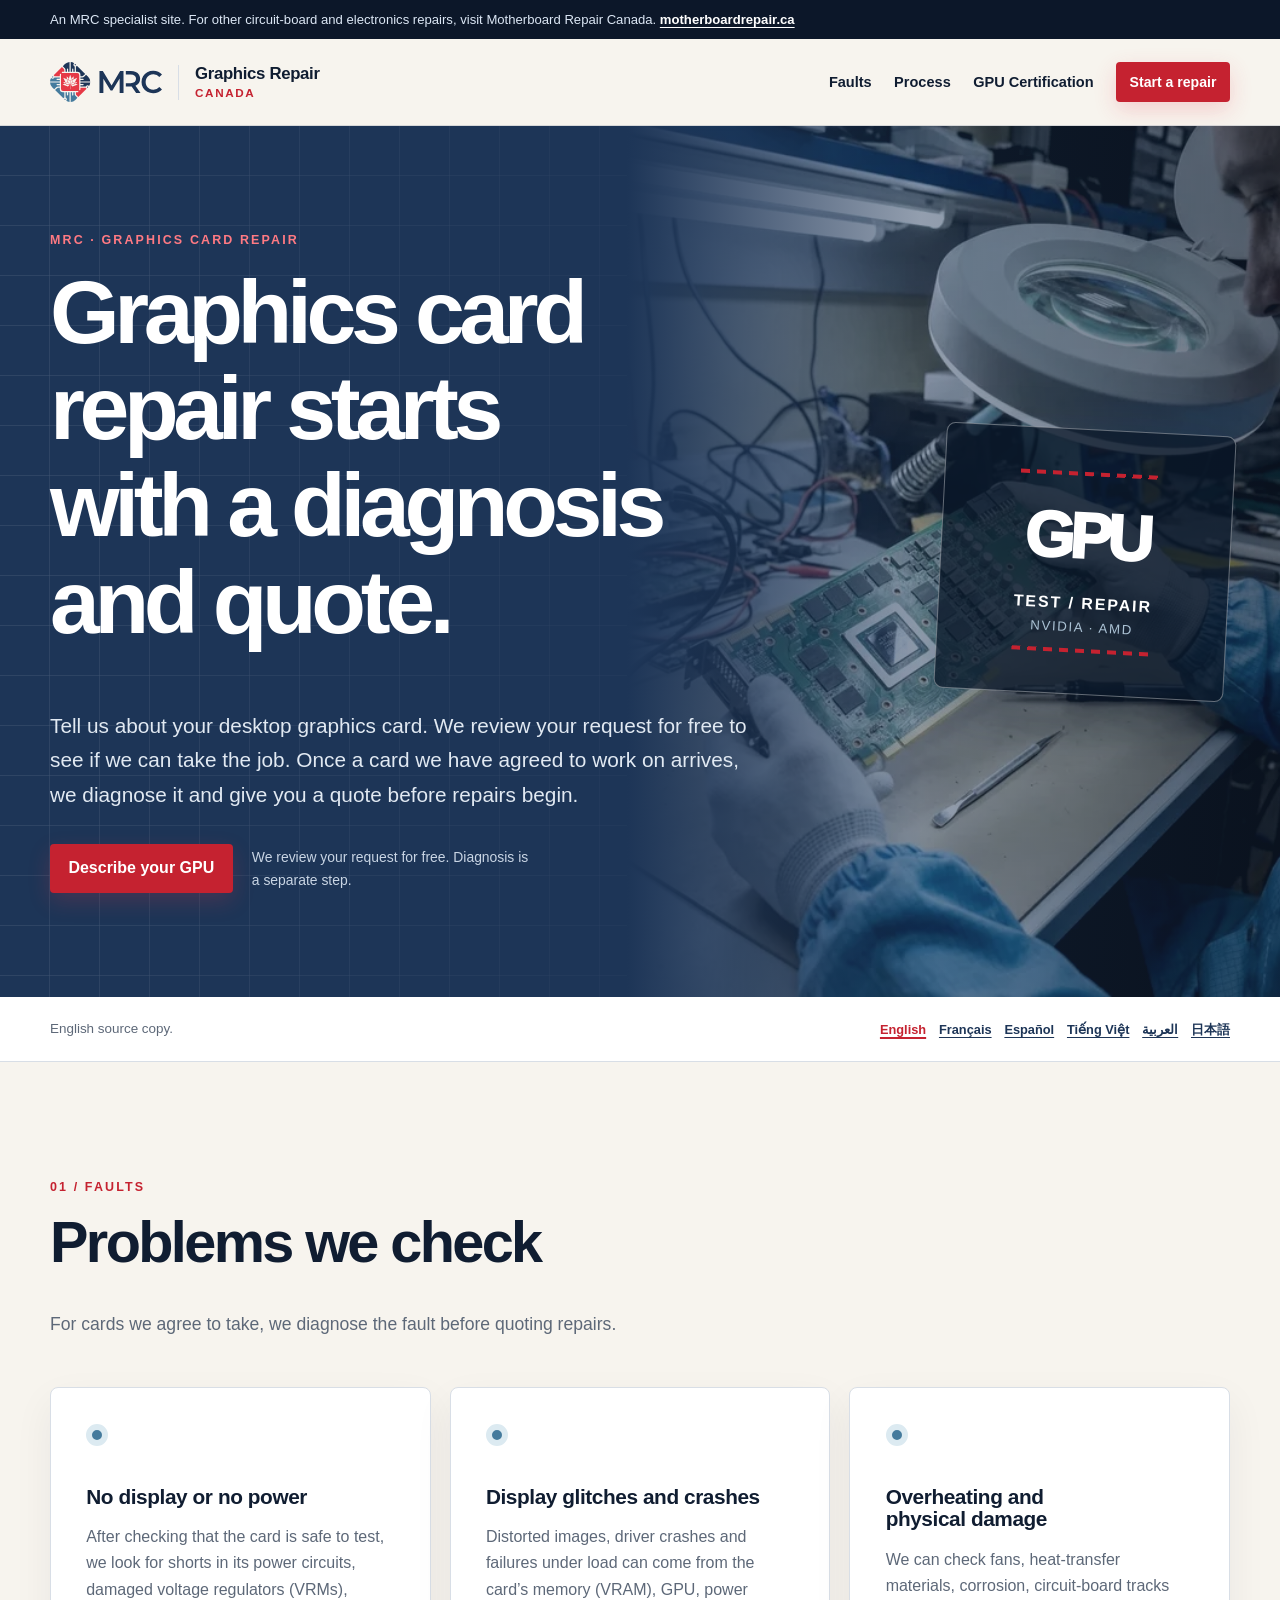
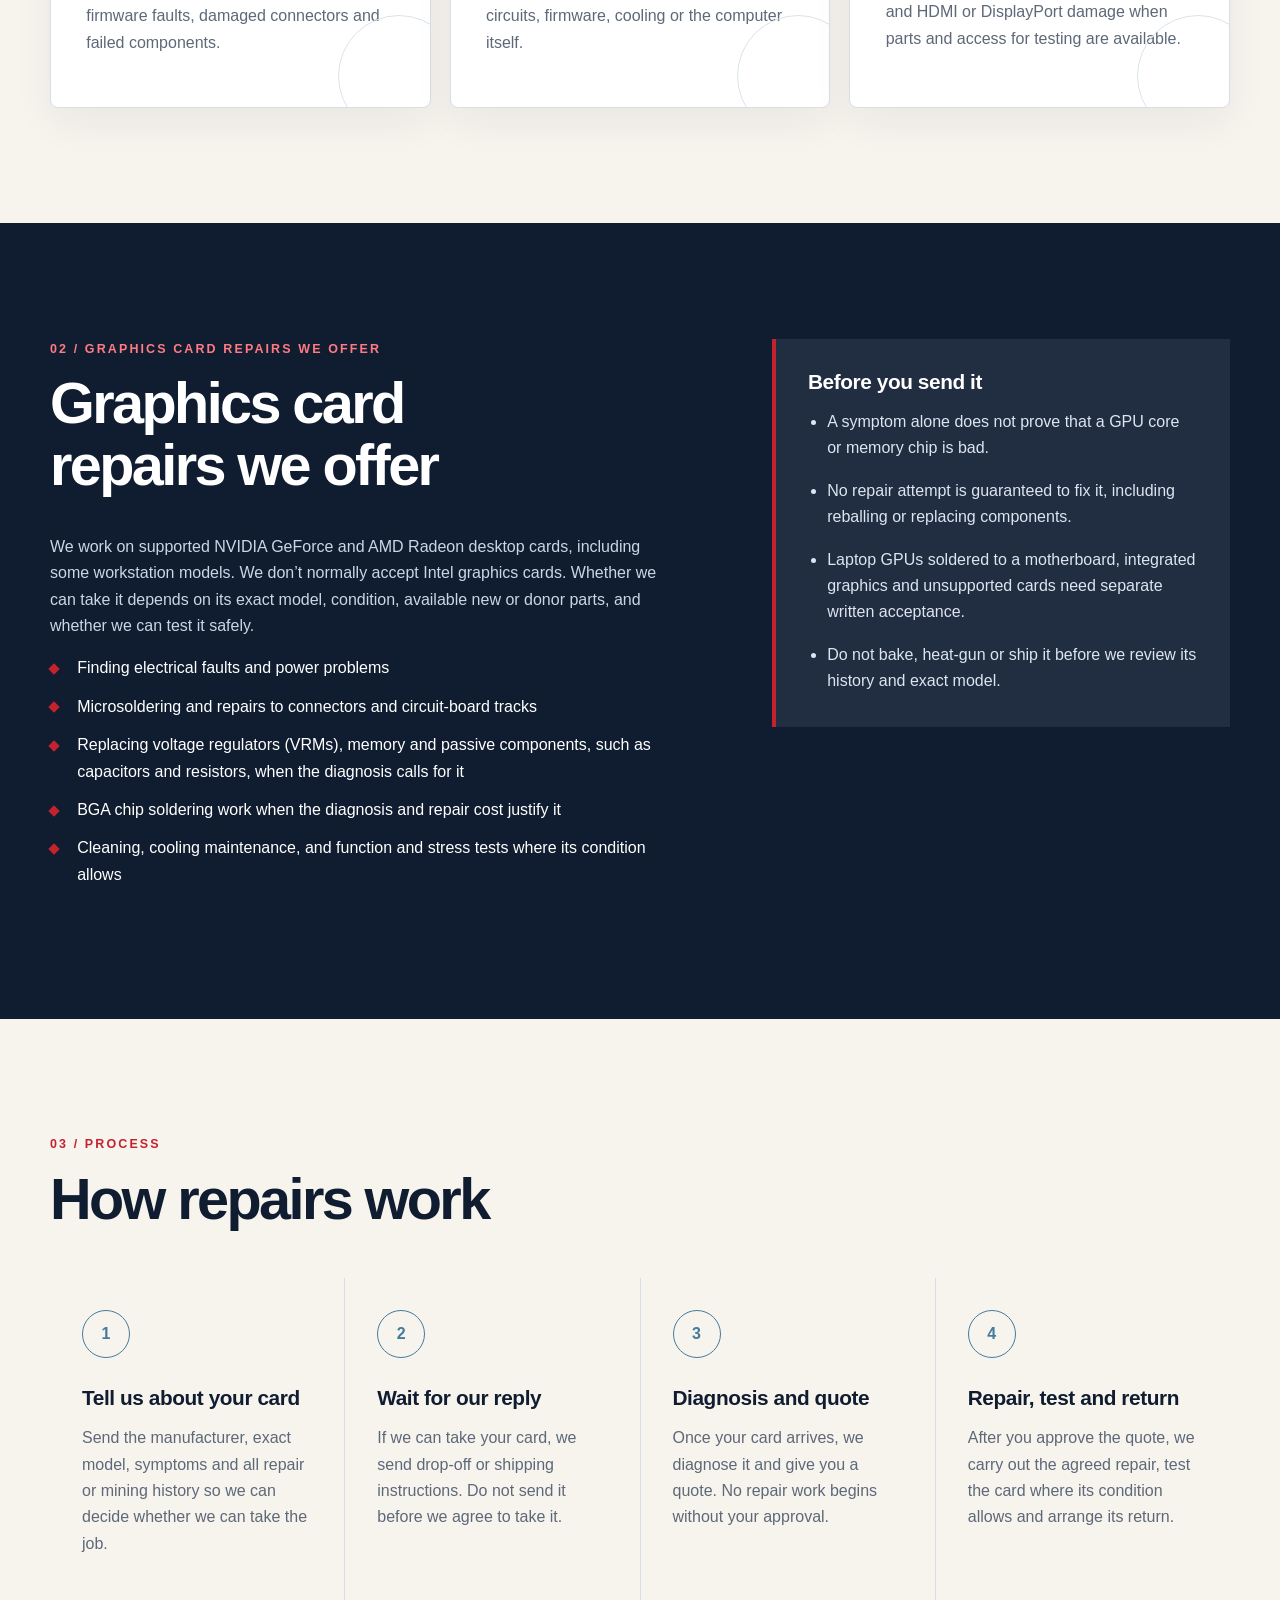
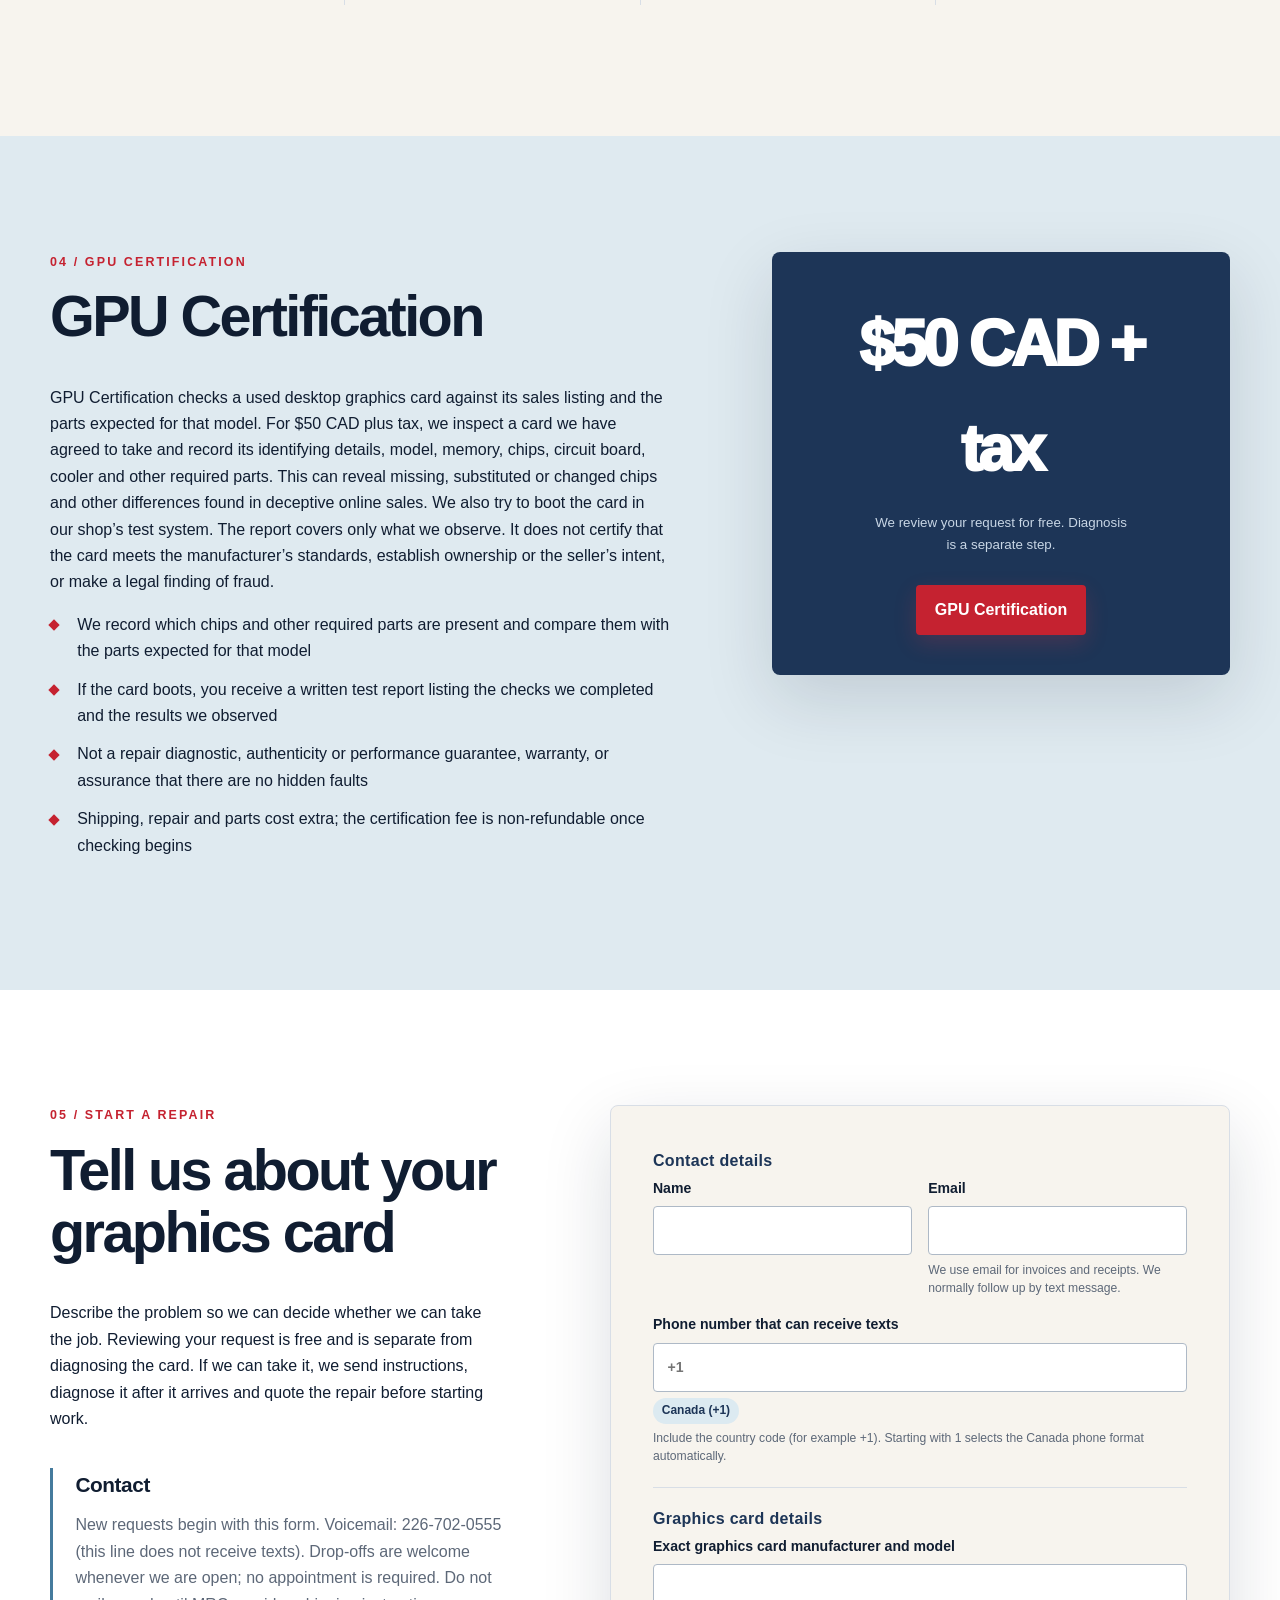
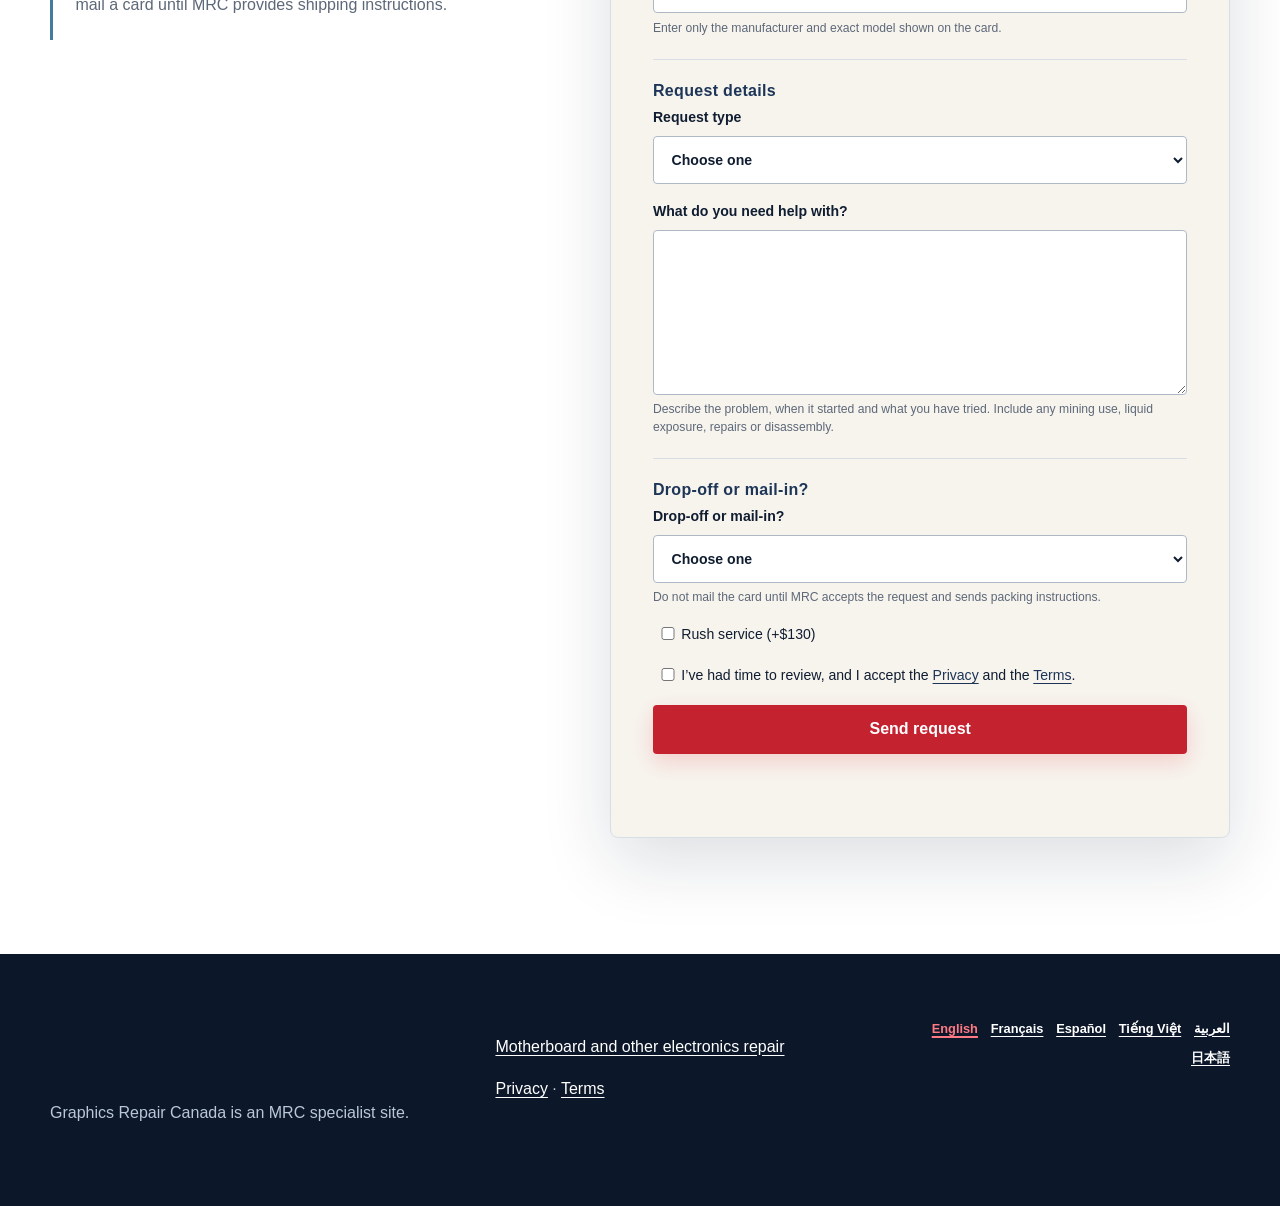
==== index.html @ 84295c95 "GraphicsRepair source e211f9ae2e6085df8d97abdd69c5b68cc527f393" ====
<!DOCTYPE html>
<html lang="en-CA" dir="ltr">
<head>
  <meta charset="utf-8">
  <meta name="viewport" content="width=device-width, initial-scale=1">
  <meta name="description" content="MRC provides graphics card repair and used GPU checks. Canada is our main market; we review overseas mail-in requests one by one.">
  <meta name="robots" content="index,follow,max-image-preview:large">
  <meta name="referrer" content="strict-origin-when-cross-origin">
  <meta http-equiv="Content-Security-Policy" content="default-src 'self'; img-src 'self' data:; style-src 'self'; script-src 'self' 'wasm-unsafe-eval' https://notomo.colinknapp.com/n.js https://notomo.colinknapp.com/n-rrweb.js; connect-src 'self' https://forms.motherboardrepair.ca https://notomo.colinknapp.com/collect https://notomo.colinknapp.com/replay https://notomo.colinknapp.com/n-config/graphicsrepair.ca https://notomo.colinknapp.com/n-config/graphicsrepair.com https://notomo.colinknapp.com/n-link/graphicsrepair.ca https://notomo.colinknapp.com/n-link/graphicsrepair.com; object-src 'none'; base-uri 'self'; form-action 'none'; upgrade-insecure-requests">
  <title>Graphics Card Repair Across Canada | MRC</title>
  <link rel="canonical" href="https://graphicsrepair.ca/">
  <link rel="alternate" hreflang="en-CA" href="https://graphicsrepair.ca/">
<link rel="alternate" hreflang="fr-CA" href="https://graphicsrepair.ca/fr/">
<link rel="alternate" hreflang="es-419" href="https://graphicsrepair.ca/es/">
<link rel="alternate" hreflang="vi-VN" href="https://graphicsrepair.ca/vi/">
<link rel="alternate" hreflang="ar" href="https://graphicsrepair.ca/ar/">
<link rel="alternate" hreflang="ja-JP" href="https://graphicsrepair.ca/ja/">
<link rel="alternate" hreflang="x-default" href="https://graphicsrepair.ca/">
  <meta property="og:type" content="website"><meta property="og:site_name" content="Graphics Repair Canada"><meta property="og:title" content="Graphics Card Repair Across Canada | MRC"><meta property="og:description" content="MRC provides graphics card repair and used GPU checks. Canada is our main market; we review overseas mail-in requests one by one."><meta property="og:url" content="https://graphicsrepair.ca/"><meta property="og:image" content="https://graphicsrepair.ca/assets/gpu-repair.webp">
  <meta name="twitter:card" content="summary_large_image">
  <link rel="stylesheet" href="assets/style.css">
  <link rel="icon" href="assets/favicon.svg" type="image/svg+xml">
  <script type="application/ld+json">{"@context":"https://schema.org","@graph":[{"@type":"Organization","@id":"https://graphicsrepair.ca/#organization","name":"Graphics Repair Canada","alternateName":"MRC","url":"https://graphicsrepair.ca/","telephone":"+1-226-702-0555","logo":"https://graphicsrepair.ca/assets/mrc-logo.svg","sameAs":["https://motherboardrepair.ca/"]},{"@type":"Service","@id":"https://graphicsrepair.ca/#service","name":"Graphics Card Repair Across Canada | MRC","description":"MRC provides graphics card repair and used GPU checks. Canada is our main market; we review overseas mail-in requests one by one.","provider":{"@id":"https://graphicsrepair.ca/#organization"},"areaServed":{"@type":"Country","name":"Canada"},"serviceType":"Board-level graphics card and GPU repair","offers":{"@type":"Offer","name":"GPU Certification","price":"50","priceCurrency":"CAD"}}]}</script>
  <script async src="/assets/notomo-loader.js" data-tracker-src="https://notomo.colinknapp.com/n.js" data-tracker-integrity="sha384-2pTtsurqO/Z0ssY0NXuxa4nndtscVtnZenYFchX4OvKlCMS+qy6YRRLFtiC2+ISo"></script>
  <script src="/contact-embed/loader.js" defer></script>
  <script src="/assets/site.js" defer></script>
</head>
<body data-locale="en" data-default-country="CA">

    <a class="skip-link" href="#main">Skip to content</a>
    <div class="network-bar"><div class="shell">An MRC specialist site. For other circuit-board and electronics repairs, visit Motherboard Repair Canada. <a href="https://motherboardrepair.ca/" rel="noopener">motherboardrepair.ca</a></div></div>
    <header class="site-header">
      <div class="shell header-row">
        <a class="brand" href="/">
          <img src="assets/mrc-logo.svg" width="182" height="66" alt="MRC">
          <span><strong>Graphics Repair</strong><small>Canada</small></span>
        </a>
        <button class="menu-button" type="button" aria-expanded="false" aria-controls="site-nav">Menu</button>
        <nav id="site-nav" aria-label="Primary navigation">
          <a href="#faults">Faults</a>
          <a href="#process">Process</a>
          <a href="#gpu-certification">GPU Certification</a>
          <a class="button button-small" href="#contact">Start a repair</a>
        </nav>
      </div>
    </header>
<main id="main">
  <section class="hero">
    <div class="hero-art" aria-hidden="true"><img src="assets/gpu-repair-720.webp" srcset="assets/gpu-repair-480.webp 480w, assets/gpu-repair-720.webp 720w" sizes="(max-width: 920px) 100vw, 51vw" width="720" height="720" alt="" fetchpriority="high" decoding="async"></div>
    <div class="shell hero-grid"><div class="hero-copy">
      <p class="eyebrow">MRC · Graphics card repair</p><h1>Graphics card repair starts with a diagnosis and quote.</h1><p class="lede">Tell us about your desktop graphics card. We review your request for free to see if we can take the job. Once a card we have agreed to work on arrives, we diagnose it and give you a quote before repairs begin.</p>
      <div class="hero-actions"><a class="button" href="#contact">Describe your GPU</a><span>We review your request for free. Diagnosis is a separate step.</span></div>
    </div><div class="board-card" aria-hidden="true"><span>GPU</span><strong>TEST / REPAIR</strong><small>NVIDIA · AMD</small></div></div>
  </section>
  <div class="language-notice"><div class="shell"><span>English source copy.</span><nav class="languages" aria-label="Language selection"><a href="/" lang="en-CA" data-language="en" aria-current="page">English</a><a href="/fr/" lang="fr-CA" data-language="fr">Français</a><a href="/es/" lang="es-419" data-language="es">Español</a><a href="/vi/" lang="vi-VN" data-language="vi">Tiếng Việt</a><a href="/ar/" lang="ar" data-language="ar">العربية</a><a href="/ja/" lang="ja-JP" data-language="ja">日本語</a></nav></div></div>
  <section class="section" id="faults"><div class="shell"><div class="section-heading"><p class="eyebrow">01 / Faults</p><h2>Problems we check</h2><p>For cards we agree to take, we diagnose the fault before quoting repairs.</p></div><div class="fault-grid"><article class="fault-card"><span class="trace-dot" aria-hidden="true"></span><h3>No display or no power</h3><p>After checking that the card is safe to test, we look for shorts in its power circuits, damaged voltage regulators (VRMs), firmware faults, damaged connectors and failed components.</p></article><article class="fault-card"><span class="trace-dot" aria-hidden="true"></span><h3>Display glitches and crashes</h3><p>Distorted images, driver crashes and failures under load can come from the card’s memory (VRAM), GPU, power circuits, firmware, cooling or the computer itself.</p></article><article class="fault-card"><span class="trace-dot" aria-hidden="true"></span><h3>Overheating and physical damage</h3><p>We can check fans, heat-transfer materials, corrosion, circuit-board tracks and HDMI or DisplayPort damage when parts and access for testing are available.</p></article></div></div></section>
  <section class="section section-dark"><div class="shell split"><div><p class="eyebrow">02 / Graphics card repairs we offer</p><h2>Graphics card repairs we offer</h2><p>We work on supported NVIDIA GeForce and AMD Radeon desktop cards, including some workstation models. We don’t normally accept Intel graphics cards. Whether we can take it depends on its exact model, condition, available new or donor parts, and whether we can test it safely.</p><ul class="check-list"><li>Finding electrical faults and power problems</li><li>Microsoldering and repairs to connectors and circuit-board tracks</li><li>Replacing voltage regulators (VRMs), memory and passive components, such as capacitors and resistors, when the diagnosis calls for it</li><li>BGA chip soldering work when the diagnosis and repair cost justify it</li><li>Cleaning, cooling maintenance, and function and stress tests where its condition allows</li></ul></div><div class="limit-card"><h3>Before you send it</h3><ul><li>A symptom alone does not prove that a GPU core or memory chip is bad.</li><li>No repair attempt is guaranteed to fix it, including reballing or replacing components.</li><li>Laptop GPUs soldered to a motherboard, integrated graphics and unsupported cards need separate written acceptance.</li><li>Do not bake, heat-gun or ship it before we review its history and exact model.</li></ul></div></div></section>
  <section class="section" id="process"><div class="shell"><div class="section-heading"><p class="eyebrow">03 / Process</p><h2>How repairs work</h2></div><ol class="steps"><li><span>1</span><div><h3>Tell us about your card</h3><p>Send the manufacturer, exact model, symptoms and all repair or mining history so we can decide whether we can take the job.</p></div></li><li><span>2</span><div><h3>Wait for our reply</h3><p>If we can take your card, we send drop-off or shipping instructions. Do not send it before we agree to take it.</p></div></li><li><span>3</span><div><h3>Diagnosis and quote</h3><p>Once your card arrives, we diagnose it and give you a quote. No repair work begins without your approval.</p></div></li><li><span>4</span><div><h3>Repair, test and return</h3><p>After you approve the quote, we carry out the agreed repair, test the card where its condition allows and arrange its return.</p></div></li></ol></div></section>
  <section class="section verification" id="gpu-certification"><div class="shell split"><div><p class="eyebrow">04 / GPU Certification</p><h2>GPU Certification</h2><p>GPU Certification checks a used desktop graphics card against its sales listing and the parts expected for that model. For $50 CAD plus tax, we inspect a card we have agreed to take and record its identifying details, model, memory, chips, circuit board, cooler and other required parts. This can reveal missing, substituted or changed chips and other differences found in deceptive online sales. We also try to boot the card in our shop’s test system. The report covers only what we observe. It does not certify that the card meets the manufacturer’s standards, establish ownership or the seller’s intent, or make a legal finding of fraud.</p><ul class="check-list"><li>We record which chips and other required parts are present and compare them with the parts expected for that model</li><li>If the card boots, you receive a written test report listing the checks we completed and the results we observed</li><li>Not a repair diagnostic, authenticity or performance guarantee, warranty, or assurance that there are no hidden faults</li><li>Shipping, repair and parts cost extra; the certification fee is non-refundable once checking begins</li></ul></div><div class="price-card"><span>$50 CAD + tax</span><small>We review your request for free. Diagnosis is a separate step.</small><a class="button" href="#contact">GPU Certification</a></div></div></section>
  <section class="section contact-section" id="contact"><div class="shell contact-grid"><div><p class="eyebrow">05 / Start a repair</p><h2>Tell us about your graphics card</h2><p>Describe the problem so we can decide whether we can take the job. Reviewing your request is free and is separate from diagnosing the card. If we can take it, we send instructions, diagnose it after it arrives and quote the repair before starting work.</p><div class="reply-card"><h3>Contact</h3><p>New requests begin with this form. Voicemail: 226-702-0555 (this line does not receive texts). Drop-offs are welcome whenever we are open; no appointment is required. Do not mail a card until MRC provides shipping instructions.</p></div></div>
    <form id="repair-form" class="repair-form" novalidate data-sending="Sending…" data-success="Request sent." data-error="We could not send the request. Please check the fields and try again.">
      <input type="hidden" name="form_id" value="graphics_card_repair_quote"><input type="hidden" name="start_time" value="">
      <fieldset><legend>Contact details</legend>
        <div class="form-row"><label>Name<input name="name" type="text" autocomplete="name" maxlength="100" required></label><label>Email<input name="email" type="email" autocomplete="email" maxlength="254" aria-describedby="email-hint" required><small id="email-hint" class="form-hint">We use email for invoices and receipts. We normally follow up by text message.</small></label></div>
        <label>Phone number that can receive texts<input name="phone" id="phone" type="tel" autocomplete="tel" inputmode="tel" maxlength="30" aria-describedby="phone-validation-profile phone-hint" data-error="Enter a valid number that can receive texts and matches the displayed phone format." required><span id="phone-validation-profile" class="phone-detection" data-international-label="International number" aria-live="polite"></span><small id="phone-hint" class="form-hint">Include the country code (for example +1). Starting with 1 selects the Canada phone format automatically.</small></label>
      </fieldset>
      <fieldset><legend>Graphics card details</legend>
        <label>Exact graphics card manufacturer and model<input name="model" type="text" maxlength="160" required aria-describedby="model-hint"><small id="model-hint" class="form-hint">Enter only the manufacturer and exact model shown on the card.</small></label>
      </fieldset>
      <fieldset><legend>Request details</legend>
        <label>Request type<select name="request_type" required><option value="">Choose one</option><option value="repair">Repair request</option><option value="verification">GPU Certification ($50 CAD + tax)</option></select></label>
        <label>What do you need help with?<textarea name="message" rows="6" minlength="20" maxlength="900" required aria-describedby="request-hint"></textarea><small id="request-hint" class="form-hint">Describe the problem, when it started and what you have tried. Include any mining use, liquid exposure, repairs or disassembly.</small></label>
      </fieldset>
      <fieldset><legend>Drop-off or mail-in?</legend>
        <label>Drop-off or mail-in?<select name="service_type" id="service_type" required aria-describedby="intake-hint"><option value="">Choose one</option><option value="In-Person">Drop-off during open hours (no appointment)</option><option value="Mail-In">Mail-in after MRC provides instructions</option></select><small id="intake-hint" class="form-hint">Do not mail the card until MRC accepts the request and sends packing instructions.</small></label>
        <label class="consent"><input name="rush_service" type="checkbox" value="yes"><span>Rush service (+$130)</span></label>
        <div id="mailing-fields" class="conditional-fields" hidden>
          <label>Country where the card is located and will be returned<select name="return_country" id="return_country" autocomplete="country-name" aria-describedby="country-hint" disabled><option value="">Select country</option><option value="CA">Canada</option><option value="FR">France</option><option value="ES">Spain</option><option value="MX">Mexico</option><option value="CO">Colombia</option><option value="VN">Vietnam</option><option value="JP">Japan</option><option value="SA">Saudi Arabia</option><option value="EG">Egypt</option><option value="MA">Morocco</option><option value="OTHER">Other country</option></select><small id="country-hint" class="form-hint">We use this to check available customs brokers and shipping services.</small></label>
          <label>Province, state, or region<input name="province" type="text" maxlength="100" autocomplete="address-level1" disabled></label>
          <label>Return mailing address<textarea name="mailing_address" rows="3" maxlength="300" autocomplete="street-address" aria-describedby="address-hint" disabled></textarea><small id="address-hint" class="form-hint">Required for mail-in requests and used only to coordinate return shipping in Canada or abroad.</small></label>
          <label>Unit or apartment (optional)<input name="unit_number" type="text" maxlength="30" autocomplete="address-line2" disabled></label>
          <div id="international-mailing-fields" class="conditional-fields conditional-fields-nested" role="group" aria-labelledby="international-title" hidden>
            <div><strong id="international-title">International mail-in details</strong><p class="form-hint">These details help us check customs and shipping options. Do not ship the card yet.</p></div>
            <label class="consent"><input name="ownership_confirmed" type="checkbox" value="confirmed" disabled><span>I own this card or am authorized by its owner to send it for repair.</span></label>
            <label class="consent"><input name="international_shipping_ack" type="checkbox" value="accepted" disabled><span>I will wait until MRC agrees to take my card and sends customs-broker, carrier and return-cost instructions for my request. I accept responsibility for shipping, customs, duties, taxes, brokerage, insurance and return costs.</span></label>
          </div>
        </div>
      </fieldset>
      <div class="auxiliary-field" inert><label>Website<input name="website" type="text" tabindex="-1" autocomplete="off"></label></div>
      <label class="consent"><input name="accept_terms" type="checkbox" required><span>I’ve had time to review, and I accept the <a href="/privacy/" target="_blank" rel="noopener">Privacy</a> and the <a href="/terms/" target="_blank" rel="noopener">Terms</a>.</span></label>
      <button class="button" type="submit">Send request</button><p id="form-status" class="form-status" role="status" aria-live="polite"></p>
    </form>
  </div></section>
</main>

    <footer class="site-footer">
      <div class="shell footer-grid">
        <div><img src="assets/mrc-logo-white.svg" width="158" height="57" alt="MRC" loading="lazy" decoding="async"><p>Graphics Repair Canada is an MRC specialist site.</p></div>
        <div><p><a href="https://motherboardrepair.ca/" rel="noopener">Motherboard and other electronics repair</a></p><p><a href="/privacy/">Privacy</a> · <a href="/terms/">Terms</a></p></div>
        <nav class="languages" aria-label="Footer language selection"><a href="/" lang="en-CA" data-language="en" aria-current="page">English</a><a href="/fr/" lang="fr-CA" data-language="fr">Français</a><a href="/es/" lang="es-419" data-language="es">Español</a><a href="/vi/" lang="vi-VN" data-language="vi">Tiếng Việt</a><a href="/ar/" lang="ar" data-language="ar">العربية</a><a href="/ja/" lang="ja-JP" data-language="ja">日本語</a></nav>
      </div>
    </footer>
    <div class="repair-prompt" data-repair-prompt hidden>
      <a class="repair-prompt__open" href="/#contact" data-repair-open>Start a repair</a>
      <button class="repair-prompt__dismiss" type="button" data-repair-dismiss aria-label="Dismiss repair prompt">&times;</button>
    </div>
</body></html>
---- assets/style.css ----
:root {
  --ink: #101d31;
  --navy: #1d3557;
  --blue: #457b9d;
  --red: #c52230;
  --red-on-dark: #ff7a83;
  --paper: #f7f4ee;
  --white: #fff;
  --muted: #5d6878;
  --line: #d8dee6;
  --shadow: 0 24px 70px rgba(16, 29, 49, .14);
  color-scheme: light;
  font-family: Inter, ui-sans-serif, -apple-system, BlinkMacSystemFont, "Segoe UI", sans-serif;
  font-size: 16px;
}

* { box-sizing: border-box; }
html { scroll-behavior: smooth; }
body { margin: 0; color: var(--ink); background: var(--paper); line-height: 1.65; }
img { max-width: 100%; height: auto; }
a { color: var(--navy); text-underline-offset: .2em; }
a:hover { color: var(--red); }
button, input, select, textarea { font: inherit; }
.shell { width: min(1180px, calc(100% - 40px)); margin-inline: auto; }
.skip-link { position: fixed; inset-inline-start: 1rem; top: -5rem; z-index: 100; padding: .7rem 1rem; color: white; background: var(--red); }
.skip-link:focus { top: 1rem; }

.network-bar { color: #dce7f5; background: #0c1729; font-size: .82rem; }
.network-bar .shell { padding-block: .55rem; }
.network-bar a { color: white; font-weight: 700; }
.site-header { position: sticky; top: 0; z-index: 50; background: rgba(247, 244, 238, .94); border-bottom: 1px solid rgba(29, 53, 87, .15); backdrop-filter: blur(16px); }
#faults, #process, #gpu-certification, #contact { scroll-margin-block-start: 7rem; }
.header-row { min-height: 86px; display: flex; align-items: center; justify-content: space-between; gap: 1.5rem; }
.brand { display: flex; align-items: center; gap: 1rem; color: var(--ink); text-decoration: none; }
.brand img { width: 112px; }
.brand span { display: grid; border-inline-start: 1px solid var(--line); padding-inline-start: 1rem; line-height: 1.05; }
.brand strong { font-size: 1.05rem; letter-spacing: -.02em; }
.brand small { margin-top: .3rem; color: var(--red); font-size: .73rem; font-weight: 800; letter-spacing: .14em; text-transform: uppercase; }
#site-nav { display: flex; align-items: center; gap: 1.4rem; }
#site-nav > a:not(.button) { color: var(--ink); font-size: .91rem; font-weight: 750; text-decoration: none; }
.menu-button { display: none; }
.button { display: inline-flex; min-height: 48px; align-items: center; justify-content: center; border: 0; border-radius: 4px; padding: .72rem 1.15rem; color: white; background: var(--red); box-shadow: 0 8px 22px rgba(230, 57, 70, .2); font-weight: 850; text-decoration: none; cursor: pointer; }
.button:hover { color: white; background: #a91b28; }
.button-small { min-height: 40px; padding: .5rem .85rem; font-size: .88rem; }

.hero { position: relative; overflow: hidden; color: white; background: var(--navy); }
.hero::before { content: ""; position: absolute; inset: 0; opacity: .16; background-image: linear-gradient(90deg, transparent 49px, #fff 50px), linear-gradient(transparent 49px, #fff 50px); background-size: 50px 50px; mask-image: linear-gradient(90deg, black, transparent 66%); }
.hero-art { position: absolute; inset: 0 0 0 49%; }
.hero-art::after { content: ""; position: absolute; inset: 0; background: linear-gradient(90deg, var(--navy), rgba(29,53,87,.48) 45%, rgba(16,29,49,.62)); }
.hero-art img { width: 100%; height: 100%; object-fit: cover; filter: saturate(.72) contrast(1.08); }
.hero-grid { position: relative; min-height: 630px; display: grid; grid-template-columns: minmax(0, 1.3fr) minmax(260px, .7fr); align-items: center; gap: 6rem; padding-block: 6.5rem; }
.hero-copy { max-width: 720px; }
.eyebrow { margin: 0 0 .8rem; color: var(--red); font-size: .78rem; font-weight: 900; letter-spacing: .17em; text-transform: uppercase; }
h1, h2, h3 { margin: 0 0 .65em; line-height: 1.08; text-wrap: balance; }
h1 { max-width: 870px; font-size: clamp(3rem, 7vw, 6.25rem); letter-spacing: -.06em; }
h2 { font-size: clamp(2.2rem, 4.5vw, 4.4rem); letter-spacing: -.045em; }
h3 { font-size: 1.3rem; letter-spacing: -.02em; }
.lede { font-size: clamp(1.05rem, 1.7vw, 1.3rem); }
.hero .lede { max-width: 700px; color: #e1e9f2; }
.hero .eyebrow, .section-dark .eyebrow { color: var(--red-on-dark); }
.hero-actions { display: flex; align-items: center; gap: 1.2rem; margin-top: 2rem; }
.hero-actions span { max-width: 280px; color: #c9d5e4; font-size: .87rem; }
.board-card { justify-self: end; width: min(100%, 290px); min-height: 215px; display: grid; place-content: center; transform: rotate(3deg); border: 1px solid rgba(255,255,255,.36); border-radius: 9px; padding: 2rem; background: rgba(10, 23, 41, .74); box-shadow: var(--shadow); text-align: center; }
.board-card::before, .board-card::after { content: ""; display: block; height: 4px; margin-block: .6rem; background: repeating-linear-gradient(90deg, var(--red) 0 9px, transparent 9px 16px); }
.board-card span { font-size: 4rem; font-weight: 950; letter-spacing: -.08em; }
.board-card strong, .board-card small { display: block; letter-spacing: .12em; }
.board-card small { color: #abc2d4; }

.language-notice { border-bottom: 1px solid var(--line); background: white; }
.language-notice .shell { min-height: 64px; display: flex; align-items: center; justify-content: space-between; gap: 1rem; padding-block: .7rem; }
.language-notice span { color: var(--muted); font-size: .84rem; }
.languages { display: flex; flex-wrap: wrap; gap: .5rem .8rem; }
.languages a { font-size: .8rem; font-weight: 750; }
.languages a[aria-current="page"] { color: var(--red); text-decoration-thickness: 2px; }

.section { padding-block: clamp(5rem, 9vw, 8.5rem); }
.section-heading { max-width: 760px; margin-bottom: 3rem; }
.section-heading > p:last-child { color: var(--muted); font-size: 1.1rem; }
.fault-grid { display: grid; grid-template-columns: repeat(3, 1fr); gap: 1.2rem; }
.fault-card { position: relative; min-height: 270px; overflow: hidden; border: 1px solid var(--line); border-radius: 8px; padding: 2.2rem; background: white; box-shadow: 0 15px 40px rgba(16,29,49,.06); }
.fault-card::after { content: ""; position: absolute; inset-inline-end: -30px; bottom: -30px; width: 120px; height: 120px; border: 1px solid #d8e3eb; border-radius: 50%; }
.trace-dot { display: block; width: 22px; height: 22px; margin-bottom: 2.5rem; border: 6px solid #dceaf1; border-radius: 50%; background: var(--blue); }
.fault-card p { color: var(--muted); }
.section-dark { color: white; background: #101d31; }
.section-dark p { color: #cbd6e5; }
.split { display: grid; grid-template-columns: minmax(0, 1.15fr) minmax(320px, .85fr); align-items: start; gap: clamp(3rem, 8vw, 8rem); }
.check-list { padding: 0; list-style: none; }
.check-list li { position: relative; margin-block: .75rem; padding-inline-start: 1.7rem; }
.check-list li::before { content: ""; position: absolute; inset-inline-start: 0; top: .6em; width: 8px; height: 8px; transform: rotate(45deg); background: var(--red); }
.limit-card { border-inline-start: 4px solid var(--red); padding: 2rem 2rem 1rem; background: rgba(255,255,255,.07); }
.limit-card ul { padding-inline-start: 1.2rem; }
.limit-card li { margin-bottom: 1rem; color: #dce5f0; }
.steps { display: grid; grid-template-columns: repeat(4, 1fr); gap: 1px; padding: 0; background: var(--line); list-style: none; }
.steps li { min-height: 290px; display: flex; flex-direction: column; gap: 1.8rem; padding: 2rem; background: var(--paper); }
.steps li > span { width: 48px; height: 48px; display: grid; place-items: center; border: 1px solid var(--blue); border-radius: 50%; color: var(--blue); font-weight: 900; }
.steps p { color: var(--muted); }
.verification { background: #dfeaf0; }
.price-card { min-height: 330px; display: flex; flex-direction: column; align-items: center; justify-content: center; border-radius: 8px; padding: 2.5rem; color: white; background: var(--navy); box-shadow: var(--shadow); text-align: center; }
.price-card > span { font-size: clamp(2.2rem, 5vw, 4rem); font-weight: 950; letter-spacing: -.06em; }
.price-card small { max-width: 260px; margin: .6rem 0 1.8rem; color: #c8d6e5; }
.contact-section { background: white; }
.contact-grid { display: grid; grid-template-columns: minmax(0, .85fr) minmax(420px, 1.15fr); gap: clamp(3rem, 8vw, 7rem); align-items: start; }
.reply-card { margin-top: 2.2rem; border-inline-start: 3px solid var(--blue); padding: .4rem 0 .4rem 1.4rem; }
.reply-card p { color: var(--muted); }
.repair-form { display: grid; gap: 1.1rem; border: 1px solid var(--line); border-radius: 8px; padding: clamp(1.4rem, 4vw, 2.6rem); background: var(--paper); box-shadow: var(--shadow); }
.repair-form fieldset { display: grid; gap: 1rem; min-width: 0; margin: 0; padding: 0 0 1.35rem; border: 0; border-bottom: 1px solid var(--line); }
.repair-form fieldset:last-of-type { padding-bottom: 0; border-bottom: 0; }
.repair-form legend { width: 100%; margin: 0 0 .15rem; padding: 0; color: var(--navy); font-size: 1rem; font-weight: 900; letter-spacing: .02em; }
.form-row { display: grid; grid-template-columns: 1fr 1fr; align-items: start; gap: 1rem; }
.repair-form label { display: grid; align-content: start; gap: .4rem; font-size: .88rem; font-weight: 800; }
.repair-form input, .repair-form select, .repair-form textarea { width: 100%; border: 1px solid #aeb9c6; border-radius: 4px; padding: .75rem .85rem; color: var(--ink); background: white; }
.repair-form input:not([type="checkbox"]), .repair-form select { min-height: 48px; }
.repair-form textarea { resize: vertical; }
.repair-form input:focus, .repair-form select:focus, .repair-form textarea:focus { outline: 3px solid rgba(69, 123, 157, .24); border-color: var(--blue); }
.repair-form [aria-invalid="true"] { border-color: var(--red); }
.form-hint { color: var(--muted); font-size: .76rem; font-weight: 500; line-height: 1.45; }
.phone-detection { width: fit-content; border-radius: 999px; padding: .18rem .55rem; color: var(--navy); background: #dceaf1; font-size: .75rem; font-weight: 800; }
.conditional-fields { display: grid; gap: 1rem; padding: 1rem; border-inline-start: 3px solid var(--blue); background: rgba(69, 123, 157, .07); }
.conditional-fields[hidden] { display: none; }
.conditional-fields-nested { border: 1px solid var(--line); border-inline-start: 3px solid var(--red); border-radius: 4px; background: white; }
.conditional-fields-nested p { margin: .25rem 0 0; }
.consent { grid-template-columns: 22px 1fr !important; align-items: start; font-weight: 500 !important; }
.consent input { margin-top: .25rem; }
.auxiliary-field { position: absolute !important; inset-inline-start: -10000px; width: 1px; height: 1px; overflow: hidden; }
.form-status { min-height: 1.5rem; margin: 0; font-weight: 800; }
.form-status.success { color: #167044; }
.form-status.error { color: #b11725; }

.legal { padding-block: 6rem 8rem; background: white; }
.legal-copy { max-width: 850px; }
.legal-copy h1 { color: var(--navy); font-size: clamp(3rem, 7vw, 5rem); }
.legal-copy h2 { margin-top: 2.2rem; font-size: 1.65rem; letter-spacing: -.02em; }
.legal-copy p { color: #384456; }
.site-footer { padding-block: 4rem; color: #d8e1ec; background: #0c1729; }
.site-footer a { color: white; }
.site-footer img { width: 160px; }
.footer-grid { display: grid; grid-template-columns: 1.1fr 1fr .9fr; gap: 3rem; align-items: start; }
.site-footer p { color: #b8c7d9; }
.site-footer .languages { justify-content: flex-end; }
.site-footer .languages a[aria-current="page"] { color: var(--red-on-dark); }
.repair-prompt { position: fixed; inset-inline-start: 50%; bottom: calc(1rem + env(safe-area-inset-bottom, 0px)); z-index: 60; display: flex; align-items: center; gap: 3px; padding: 3px; border-radius: 999px; background: linear-gradient(90deg, var(--navy), #58b8ff, #f5ca5c, var(--navy)); background-size: 300% 100%; box-shadow: 0 10px 30px rgba(0,34,64,.28); opacity: 0; transform: translate(-50%, calc(100% + 2rem)); transition: opacity 220ms ease, transform 220ms ease; animation: repair-prompt-shimmer 5s linear infinite; }
.repair-prompt.is-visible { opacity: 1; transform: translate(-50%, 0); }
.repair-prompt__open, .repair-prompt__dismiss { min-height: 44px; border: 0; color: white; background: #073f70; cursor: pointer; }
.repair-prompt__open { display: inline-flex; align-items: center; border-radius: 999px 0 0 999px; padding: .65rem 1.15rem; font-weight: 850; text-decoration: none; }
.repair-prompt__open:hover { color: white; background: var(--navy); }
.repair-prompt__dismiss { width: 44px; border-radius: 0 999px 999px 0; font-size: 1.4rem; line-height: 1; }
.repair-prompt a:focus-visible, .repair-prompt button:focus-visible { outline: 3px solid #f5ca5c; outline-offset: 3px; }
@keyframes repair-prompt-shimmer { to { background-position: 300% 0; } }

[dir="rtl"] .reply-card { padding: .4rem 1.4rem .4rem 0; }
[dir="rtl"] .board-card { transform: rotate(-3deg); }
[dir="rtl"] .repair-prompt__open { border-radius: 0 999px 999px 0; }
[dir="rtl"] .repair-prompt__dismiss { border-radius: 999px 0 0 999px; }

@media (max-width: 920px) {
  .menu-button { display: block; border: 1px solid var(--navy); border-radius: 4px; padding: .5rem .7rem; background: transparent; color: var(--navy); font-weight: 800; }
  #site-nav { position: absolute; top: 100%; inset-inline: 0; display: none; flex-direction: column; align-items: stretch; gap: 0; padding: 1rem 20px 1.4rem; background: var(--paper); border-bottom: 1px solid var(--line); }
  #site-nav.open { display: flex; }
  #site-nav a { padding: .7rem; }
  .hero-grid { grid-template-columns: 1fr; gap: 2rem; }
  .board-card { display: none; }
  .hero-art { inset-inline-start: 32%; }
  .fault-grid, .steps { grid-template-columns: 1fr 1fr; }
  .split, .contact-grid { grid-template-columns: 1fr; }
  .footer-grid { grid-template-columns: 1fr 1fr; }
  .site-footer .languages { grid-column: 1 / -1; justify-content: flex-start; }
}

@media (max-width: 620px) {
  .shell { width: min(100% - 28px, 1180px); }
  .network-bar { display: none; }
  .header-row { min-height: 72px; }
  .brand img { width: 82px; }
  .brand span { font-size: .84rem; }
  .hero-grid { min-height: 590px; padding-block: 4.8rem; }
  .hero-art { inset-inline-start: 0; opacity: .32; }
  h1 { font-size: clamp(2.8rem, 15vw, 4.4rem); }
  .hero-actions, .language-notice .shell { align-items: flex-start; flex-direction: column; }
  .fault-grid, .steps, .form-row, .footer-grid { grid-template-columns: 1fr; }
  .steps li { min-height: 0; }
  .contact-grid { gap: 2.5rem; }
  .repair-prompt { width: calc(100% - 1.5rem); }
  .repair-prompt__open { flex: 1; justify-content: center; }
}

@media (prefers-reduced-motion: reduce) {
  html { scroll-behavior: auto; }
  *, *::before, *::after { animation-duration: .01ms !important; transition-duration: .01ms !important; }
}
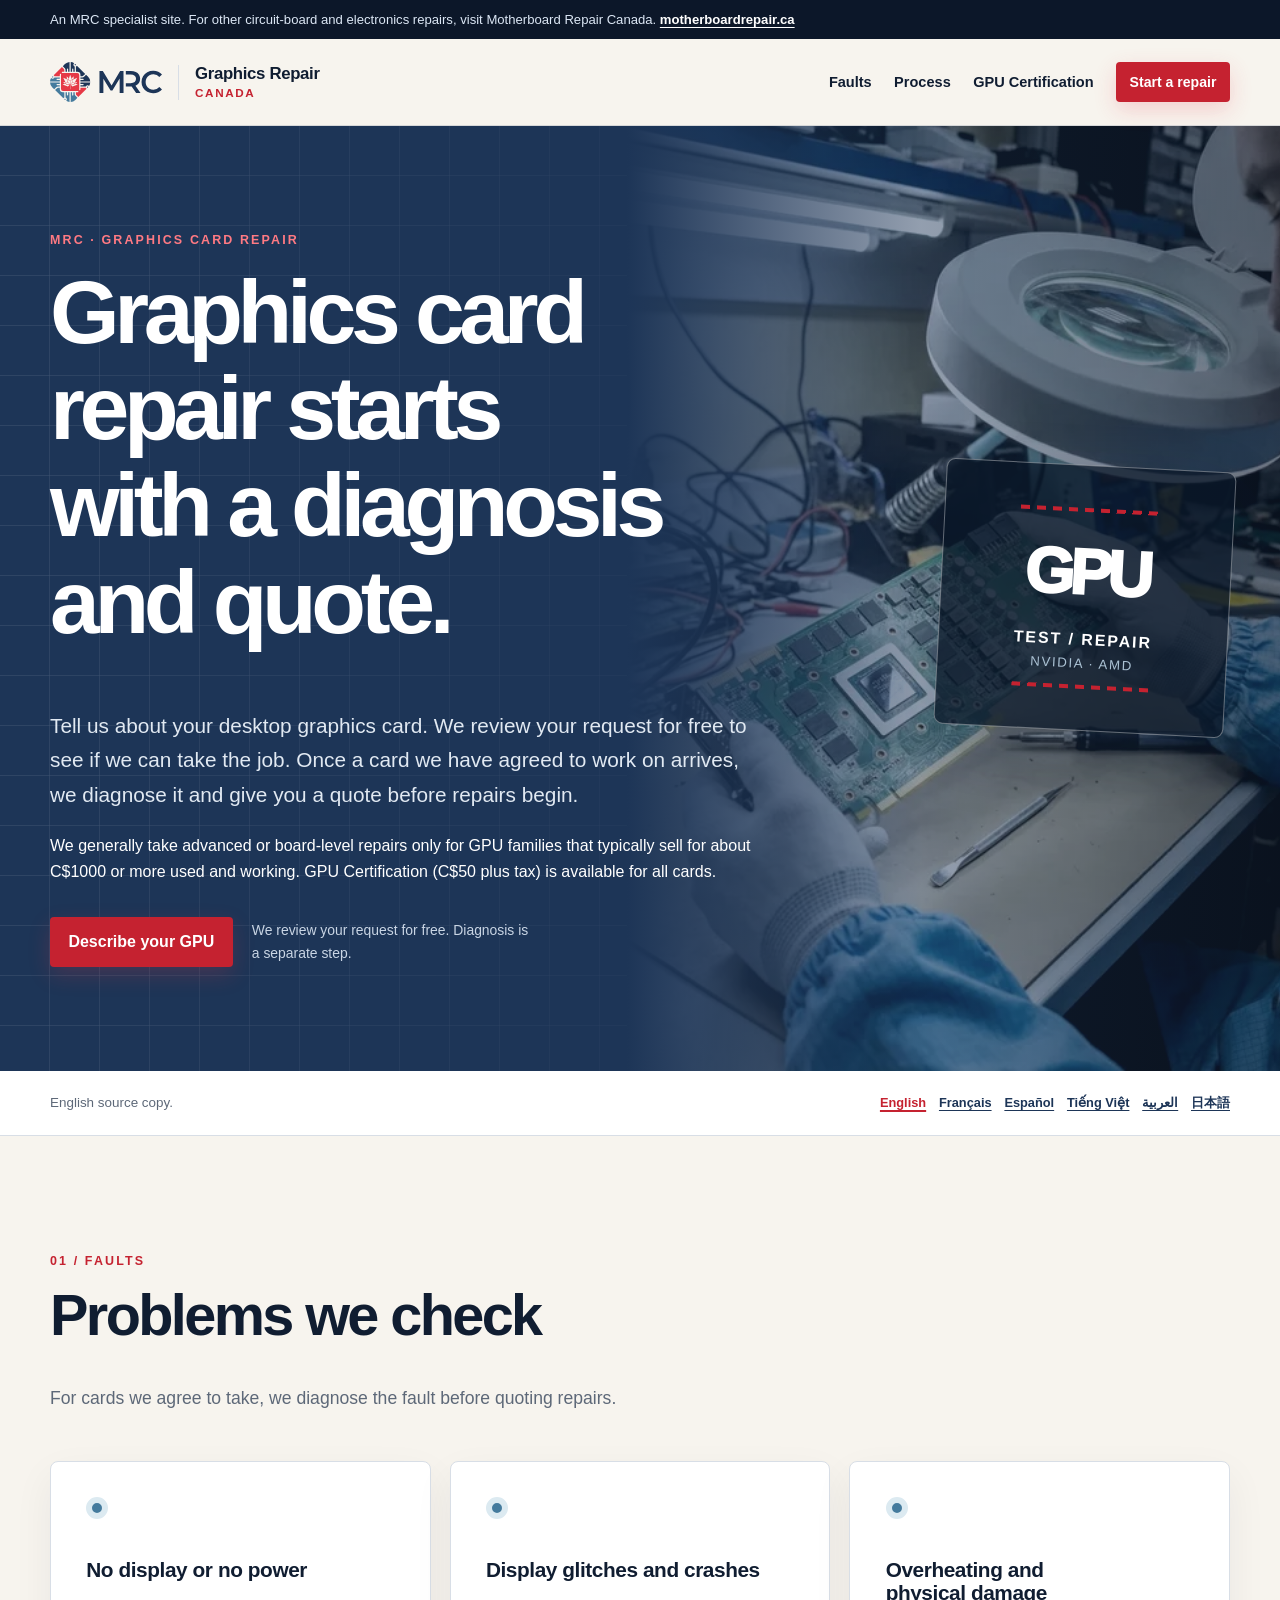
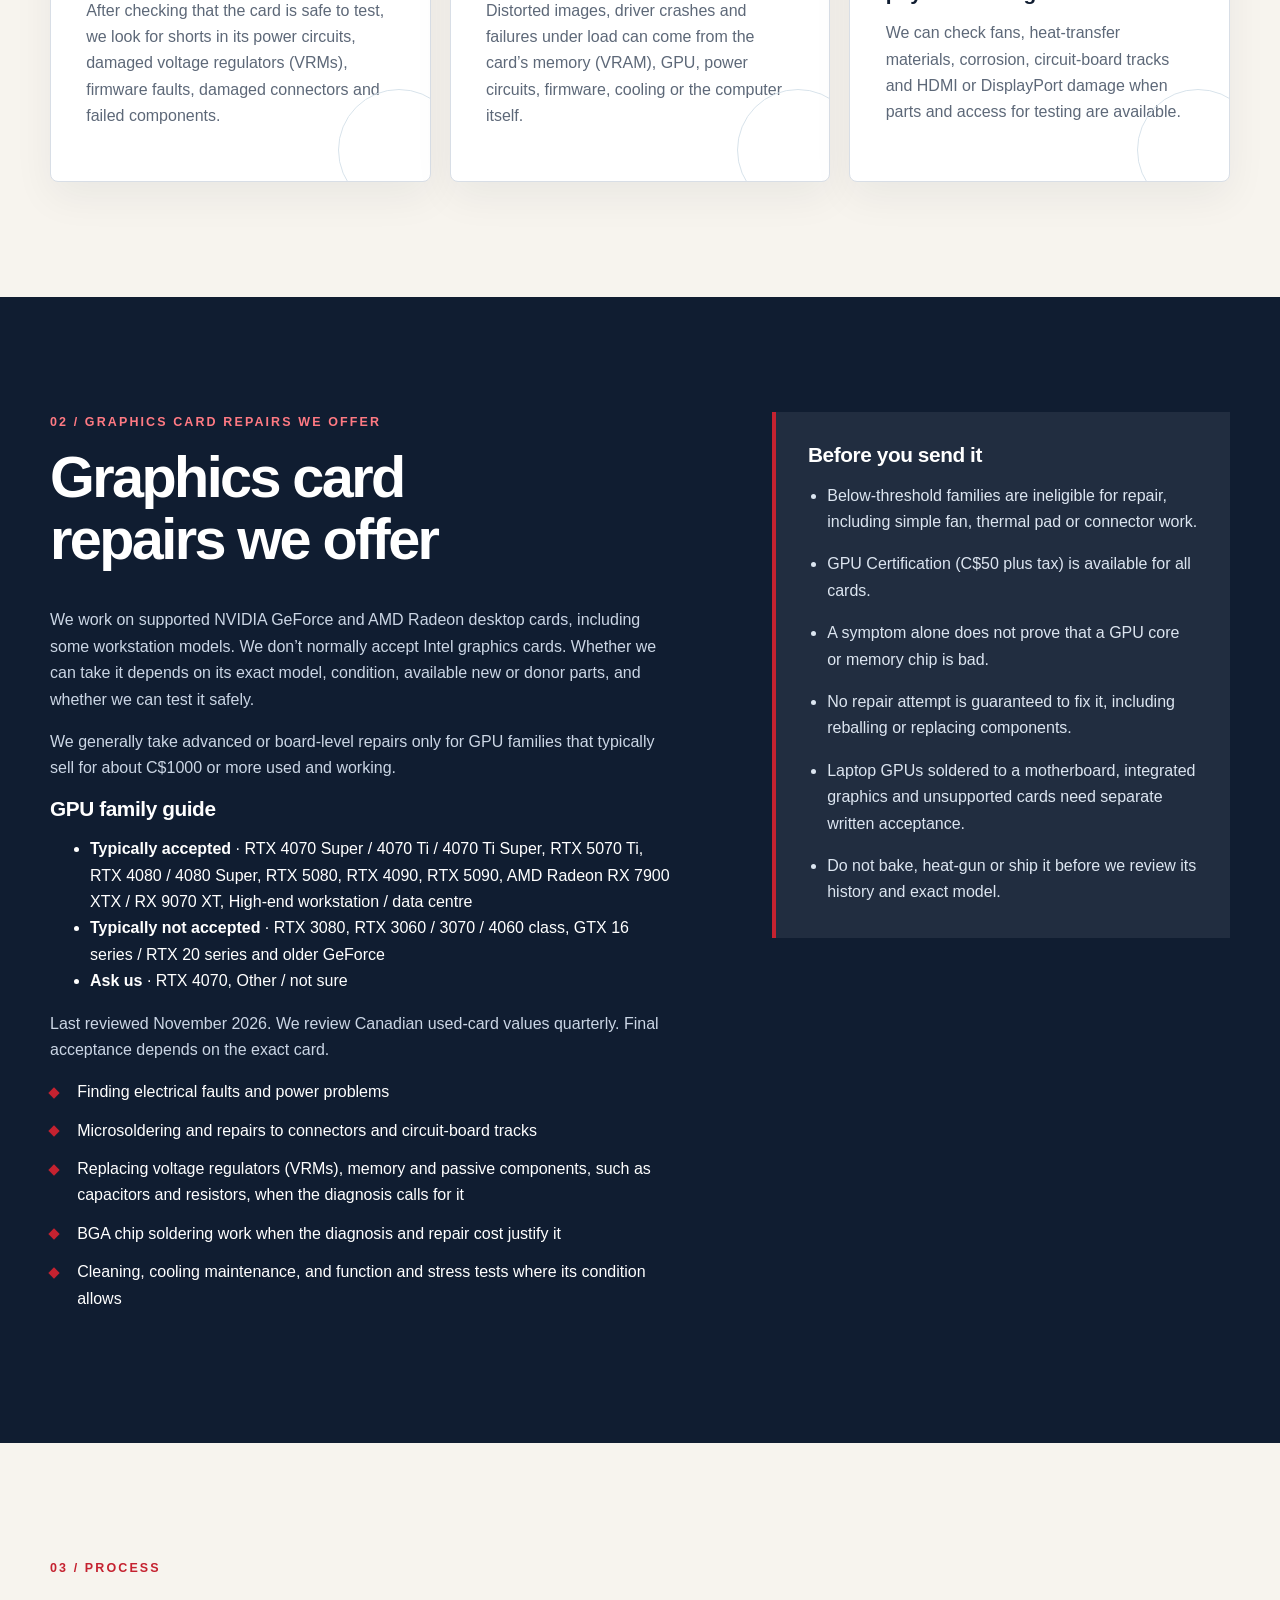
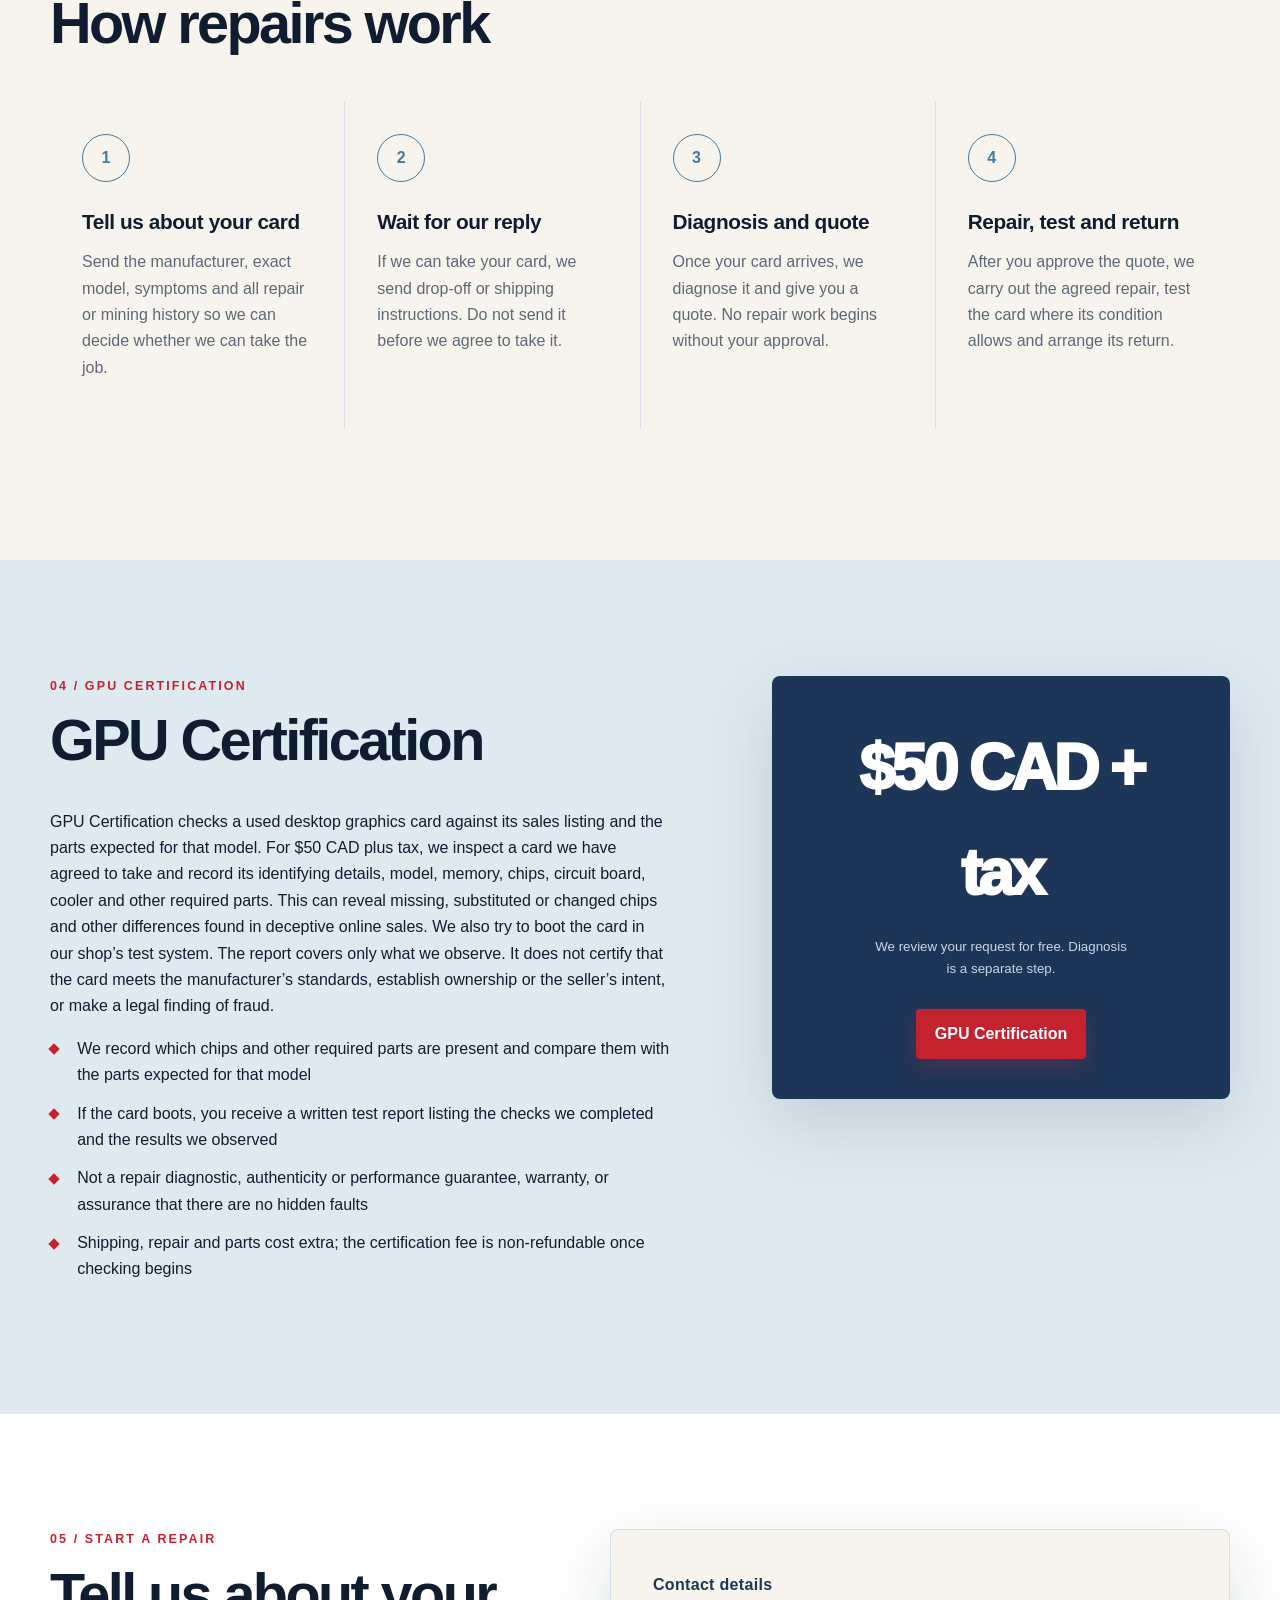
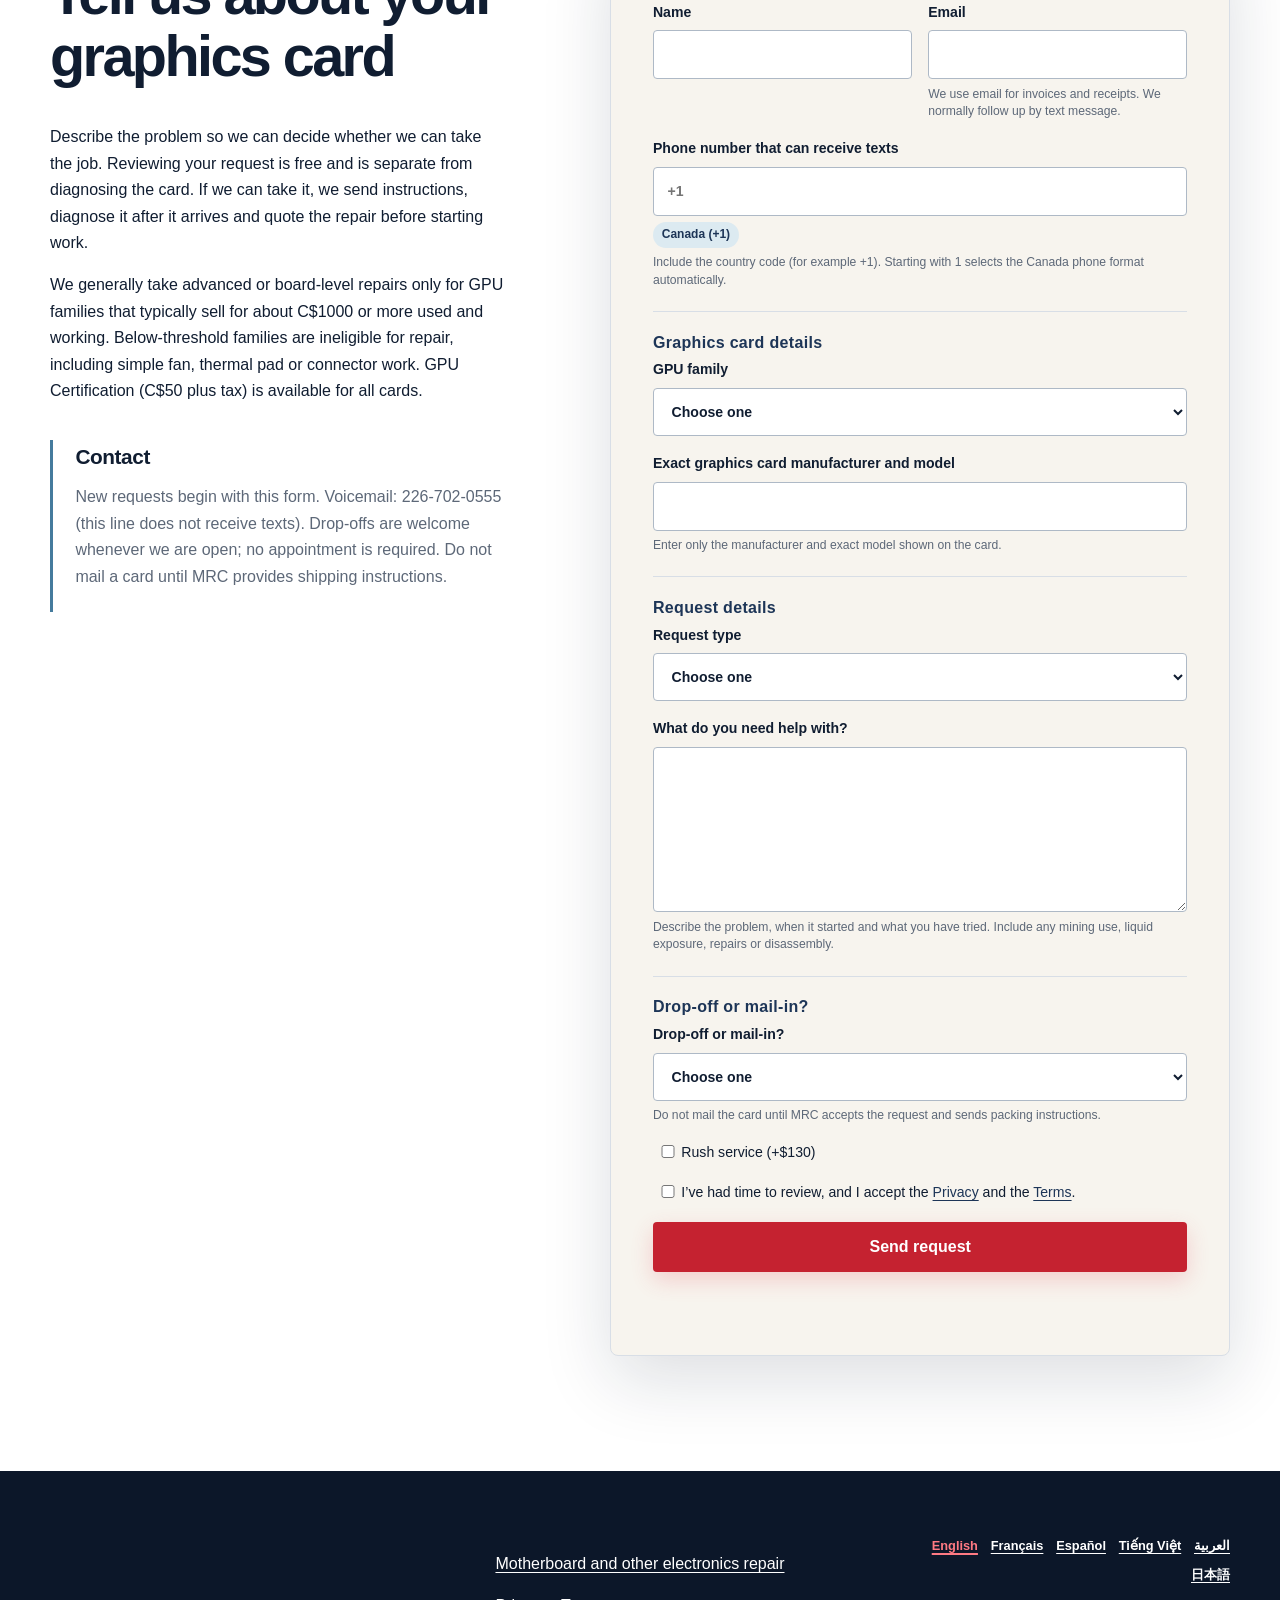
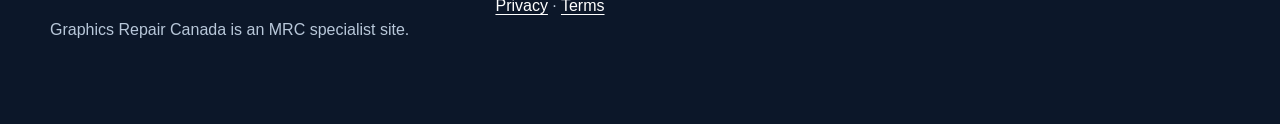
==== commit dc6b9436: "GraphicsRepair source 8a9bdd659ea38d040584a36afc2316f877f32b51" ====
--- a/index.html
+++ b/index.html
@@ -22,8 +22,8 @@
   <link rel="icon" href="assets/favicon.svg" type="image/svg+xml">
   <script type="application/ld+json">{"@context":"https://schema.org","@graph":[{"@type":"Organization","@id":"https://graphicsrepair.ca/#organization","name":"Graphics Repair Canada","alternateName":"MRC","url":"https://graphicsrepair.ca/","telephone":"+1-226-702-0555","logo":"https://graphicsrepair.ca/assets/mrc-logo.svg","sameAs":["https://motherboardrepair.ca/"]},{"@type":"Service","@id":"https://graphicsrepair.ca/#service","name":"Graphics Card Repair Across Canada | MRC","description":"MRC provides graphics card repair and used GPU checks. Canada is our main market; we review overseas mail-in requests one by one.","provider":{"@id":"https://graphicsrepair.ca/#organization"},"areaServed":{"@type":"Country","name":"Canada"},"serviceType":"Board-level graphics card and GPU repair","offers":{"@type":"Offer","name":"GPU Certification","price":"50","priceCurrency":"CAD"}}]}</script>
   <script async src="/assets/notomo-loader.js" data-tracker-src="https://notomo.colinknapp.com/n.js" data-tracker-integrity="sha384-2pTtsurqO/Z0ssY0NXuxa4nndtscVtnZenYFchX4OvKlCMS+qy6YRRLFtiC2+ISo"></script>
-  <script src="/contact-embed/loader.js" defer></script>
-  <script src="/assets/site.js" defer></script>
+  <script src="/contact-embed/loader.js?v=30ee873d4bed" defer></script>
+  <script src="/assets/site.js?v=08a5240a2322" defer></script>
 </head>
 <body data-locale="en" data-default-country="CA">
 
@@ -49,15 +49,16 @@
     <div class="hero-art" aria-hidden="true"><img src="assets/gpu-repair-720.webp" srcset="assets/gpu-repair-480.webp 480w, assets/gpu-repair-720.webp 720w" sizes="(max-width: 920px) 100vw, 51vw" width="720" height="720" alt="" fetchpriority="high" decoding="async"></div>
     <div class="shell hero-grid"><div class="hero-copy">
       <p class="eyebrow">MRC · Graphics card repair</p><h1>Graphics card repair starts with a diagnosis and quote.</h1><p class="lede">Tell us about your desktop graphics card. We review your request for free to see if we can take the job. Once a card we have agreed to work on arrives, we diagnose it and give you a quote before repairs begin.</p>
+      <p>We generally take advanced or board-level repairs only for GPU families that typically sell for about C$1000 or more used and working. GPU Certification (C$50 plus tax) is available for all cards.</p>
       <div class="hero-actions"><a class="button" href="#contact">Describe your GPU</a><span>We review your request for free. Diagnosis is a separate step.</span></div>
     </div><div class="board-card" aria-hidden="true"><span>GPU</span><strong>TEST / REPAIR</strong><small>NVIDIA · AMD</small></div></div>
   </section>
   <div class="language-notice"><div class="shell"><span>English source copy.</span><nav class="languages" aria-label="Language selection"><a href="/" lang="en-CA" data-language="en" aria-current="page">English</a><a href="/fr/" lang="fr-CA" data-language="fr">Français</a><a href="/es/" lang="es-419" data-language="es">Español</a><a href="/vi/" lang="vi-VN" data-language="vi">Tiếng Việt</a><a href="/ar/" lang="ar" data-language="ar">العربية</a><a href="/ja/" lang="ja-JP" data-language="ja">日本語</a></nav></div></div>
   <section class="section" id="faults"><div class="shell"><div class="section-heading"><p class="eyebrow">01 / Faults</p><h2>Problems we check</h2><p>For cards we agree to take, we diagnose the fault before quoting repairs.</p></div><div class="fault-grid"><article class="fault-card"><span class="trace-dot" aria-hidden="true"></span><h3>No display or no power</h3><p>After checking that the card is safe to test, we look for shorts in its power circuits, damaged voltage regulators (VRMs), firmware faults, damaged connectors and failed components.</p></article><article class="fault-card"><span class="trace-dot" aria-hidden="true"></span><h3>Display glitches and crashes</h3><p>Distorted images, driver crashes and failures under load can come from the card’s memory (VRAM), GPU, power circuits, firmware, cooling or the computer itself.</p></article><article class="fault-card"><span class="trace-dot" aria-hidden="true"></span><h3>Overheating and physical damage</h3><p>We can check fans, heat-transfer materials, corrosion, circuit-board tracks and HDMI or DisplayPort damage when parts and access for testing are available.</p></article></div></div></section>
-  <section class="section section-dark"><div class="shell split"><div><p class="eyebrow">02 / Graphics card repairs we offer</p><h2>Graphics card repairs we offer</h2><p>We work on supported NVIDIA GeForce and AMD Radeon desktop cards, including some workstation models. We don’t normally accept Intel graphics cards. Whether we can take it depends on its exact model, condition, available new or donor parts, and whether we can test it safely.</p><ul class="check-list"><li>Finding electrical faults and power problems</li><li>Microsoldering and repairs to connectors and circuit-board tracks</li><li>Replacing voltage regulators (VRMs), memory and passive components, such as capacitors and resistors, when the diagnosis calls for it</li><li>BGA chip soldering work when the diagnosis and repair cost justify it</li><li>Cleaning, cooling maintenance, and function and stress tests where its condition allows</li></ul></div><div class="limit-card"><h3>Before you send it</h3><ul><li>A symptom alone does not prove that a GPU core or memory chip is bad.</li><li>No repair attempt is guaranteed to fix it, including reballing or replacing components.</li><li>Laptop GPUs soldered to a motherboard, integrated graphics and unsupported cards need separate written acceptance.</li><li>Do not bake, heat-gun or ship it before we review its history and exact model.</li></ul></div></div></section>
+  <section class="section section-dark"><div class="shell split"><div><p class="eyebrow">02 / Graphics card repairs we offer</p><h2>Graphics card repairs we offer</h2><p>We work on supported NVIDIA GeForce and AMD Radeon desktop cards, including some workstation models. We don’t normally accept Intel graphics cards. Whether we can take it depends on its exact model, condition, available new or donor parts, and whether we can test it safely.</p><p>We generally take advanced or board-level repairs only for GPU families that typically sell for about C$1000 or more used and working.</p><div id="gpu-family-guide"><h3>GPU family guide</h3><ul><li data-band="accept"><strong>Typically accepted</strong> · RTX 4070 Super / 4070 Ti / 4070 Ti Super, RTX 5070 Ti, RTX 4080 / 4080 Super, RTX 5080, RTX 4090, RTX 5090, AMD Radeon RX 7900 XTX / RX 9070 XT, High-end workstation / data centre</li><li data-band="decline"><strong>Typically not accepted</strong> · RTX 3080, RTX 3060 / 3070 / 4060 class, GTX 16 series / RTX 20 series and older GeForce</li><li data-band="review"><strong>Ask us</strong> · RTX 4070, Other / not sure</li></ul><p>Last reviewed November 2026. We review Canadian used-card values quarterly. Final acceptance depends on the exact card.</p></div><ul class="check-list"><li>Finding electrical faults and power problems</li><li>Microsoldering and repairs to connectors and circuit-board tracks</li><li>Replacing voltage regulators (VRMs), memory and passive components, such as capacitors and resistors, when the diagnosis calls for it</li><li>BGA chip soldering work when the diagnosis and repair cost justify it</li><li>Cleaning, cooling maintenance, and function and stress tests where its condition allows</li></ul></div><div class="limit-card"><h3>Before you send it</h3><ul><li>Below-threshold families are ineligible for repair, including simple fan, thermal pad or connector work.</li><li>GPU Certification (C$50 plus tax) is available for all cards.</li><li>A symptom alone does not prove that a GPU core or memory chip is bad.</li><li>No repair attempt is guaranteed to fix it, including reballing or replacing components.</li><li>Laptop GPUs soldered to a motherboard, integrated graphics and unsupported cards need separate written acceptance.</li><li>Do not bake, heat-gun or ship it before we review its history and exact model.</li></ul></div></div></section>
   <section class="section" id="process"><div class="shell"><div class="section-heading"><p class="eyebrow">03 / Process</p><h2>How repairs work</h2></div><ol class="steps"><li><span>1</span><div><h3>Tell us about your card</h3><p>Send the manufacturer, exact model, symptoms and all repair or mining history so we can decide whether we can take the job.</p></div></li><li><span>2</span><div><h3>Wait for our reply</h3><p>If we can take your card, we send drop-off or shipping instructions. Do not send it before we agree to take it.</p></div></li><li><span>3</span><div><h3>Diagnosis and quote</h3><p>Once your card arrives, we diagnose it and give you a quote. No repair work begins without your approval.</p></div></li><li><span>4</span><div><h3>Repair, test and return</h3><p>After you approve the quote, we carry out the agreed repair, test the card where its condition allows and arrange its return.</p></div></li></ol></div></section>
   <section class="section verification" id="gpu-certification"><div class="shell split"><div><p class="eyebrow">04 / GPU Certification</p><h2>GPU Certification</h2><p>GPU Certification checks a used desktop graphics card against its sales listing and the parts expected for that model. For $50 CAD plus tax, we inspect a card we have agreed to take and record its identifying details, model, memory, chips, circuit board, cooler and other required parts. This can reveal missing, substituted or changed chips and other differences found in deceptive online sales. We also try to boot the card in our shop’s test system. The report covers only what we observe. It does not certify that the card meets the manufacturer’s standards, establish ownership or the seller’s intent, or make a legal finding of fraud.</p><ul class="check-list"><li>We record which chips and other required parts are present and compare them with the parts expected for that model</li><li>If the card boots, you receive a written test report listing the checks we completed and the results we observed</li><li>Not a repair diagnostic, authenticity or performance guarantee, warranty, or assurance that there are no hidden faults</li><li>Shipping, repair and parts cost extra; the certification fee is non-refundable once checking begins</li></ul></div><div class="price-card"><span>$50 CAD + tax</span><small>We review your request for free. Diagnosis is a separate step.</small><a class="button" href="#contact">GPU Certification</a></div></div></section>
-  <section class="section contact-section" id="contact"><div class="shell contact-grid"><div><p class="eyebrow">05 / Start a repair</p><h2>Tell us about your graphics card</h2><p>Describe the problem so we can decide whether we can take the job. Reviewing your request is free and is separate from diagnosing the card. If we can take it, we send instructions, diagnose it after it arrives and quote the repair before starting work.</p><div class="reply-card"><h3>Contact</h3><p>New requests begin with this form. Voicemail: 226-702-0555 (this line does not receive texts). Drop-offs are welcome whenever we are open; no appointment is required. Do not mail a card until MRC provides shipping instructions.</p></div></div>
+  <section class="section contact-section" id="contact"><div class="shell contact-grid"><div><p class="eyebrow">05 / Start a repair</p><h2>Tell us about your graphics card</h2><p>Describe the problem so we can decide whether we can take the job. Reviewing your request is free and is separate from diagnosing the card. If we can take it, we send instructions, diagnose it after it arrives and quote the repair before starting work.</p><p>We generally take advanced or board-level repairs only for GPU families that typically sell for about C$1000 or more used and working. Below-threshold families are ineligible for repair, including simple fan, thermal pad or connector work. GPU Certification (C$50 plus tax) is available for all cards.</p><div class="reply-card"><h3>Contact</h3><p>New requests begin with this form. Voicemail: 226-702-0555 (this line does not receive texts). Drop-offs are welcome whenever we are open; no appointment is required. Do not mail a card until MRC provides shipping instructions.</p></div></div>
     <form id="repair-form" class="repair-form" novalidate data-sending="Sending…" data-success="Request sent." data-error="We could not send the request. Please check the fields and try again.">
       <input type="hidden" name="form_id" value="graphics_card_repair_quote"><input type="hidden" name="start_time" value="">
       <fieldset><legend>Contact details</legend>
@@ -65,10 +66,12 @@
         <label>Phone number that can receive texts<input name="phone" id="phone" type="tel" autocomplete="tel" inputmode="tel" maxlength="30" aria-describedby="phone-validation-profile phone-hint" data-error="Enter a valid number that can receive texts and matches the displayed phone format." required><span id="phone-validation-profile" class="phone-detection" data-international-label="International number" aria-live="polite"></span><small id="phone-hint" class="form-hint">Include the country code (for example +1). Starting with 1 selects the Canada phone format automatically.</small></label>
       </fieldset>
       <fieldset><legend>Graphics card details</legend>
+        <label>GPU family<select name="gpu_family" required><option value="">Choose one</option><option value="rtx-4070-super" data-band="accept">RTX 4070 Super / 4070 Ti / 4070 Ti Super</option><option value="rtx-5070-ti" data-band="accept">RTX 5070 Ti</option><option value="rtx-4080" data-band="accept">RTX 4080 / 4080 Super</option><option value="rtx-5080" data-band="accept">RTX 5080</option><option value="rtx-4090" data-band="accept">RTX 4090</option><option value="rtx-5090" data-band="accept">RTX 5090</option><option value="radeon-high-end" data-band="accept">AMD Radeon RX 7900 XTX / RX 9070 XT</option><option value="workstation-datacenter" data-band="accept">High-end workstation / data centre</option><option value="rtx-3080" data-band="decline">RTX 3080</option><option value="rtx-3060-3070-4060" data-band="decline">RTX 3060 / 3070 / 4060 class</option><option value="legacy-geforce" data-band="decline">GTX 16 series / RTX 20 series and older GeForce</option><option value="rtx-4070" data-band="review">RTX 4070</option><option value="other" data-band="review">Other / not sure</option></select></label>
         <label>Exact graphics card manufacturer and model<input name="model" type="text" maxlength="160" required aria-describedby="model-hint"><small id="model-hint" class="form-hint">Enter only the manufacturer and exact model shown on the card.</small></label>
       </fieldset>
       <fieldset><legend>Request details</legend>
         <label>Request type<select name="request_type" required><option value="">Choose one</option><option value="repair">Repair request</option><option value="verification">GPU Certification ($50 CAD + tax)</option></select></label>
+        <p id="repair-decline" role="status" tabindex="-1" hidden>This family’s typical used value is below our C$1000 threshold for advanced repair. GPU Certification remains available. For repair, you can leave us a voicemail to ask about other options or try another shop.</p>
         <label>What do you need help with?<textarea name="message" rows="6" minlength="20" maxlength="900" required aria-describedby="request-hint"></textarea><small id="request-hint" class="form-hint">Describe the problem, when it started and what you have tried. Include any mining use, liquid exposure, repairs or disassembly.</small></label>
       </fieldset>
       <fieldset><legend>Drop-off or mail-in?</legend>
--- a/assets/style.css
+++ b/assets/style.css
@@ -125,6 +125,7 @@
 .form-status { min-height: 1.5rem; margin: 0; font-weight: 800; }
 .form-status.success { color: #167044; }
 .form-status.error { color: #b11725; }
+#repair-decline { margin: 0; color: #b11725; }
 
 .legal { padding-block: 6rem 8rem; background: white; }
 .legal-copy { max-width: 850px; }
